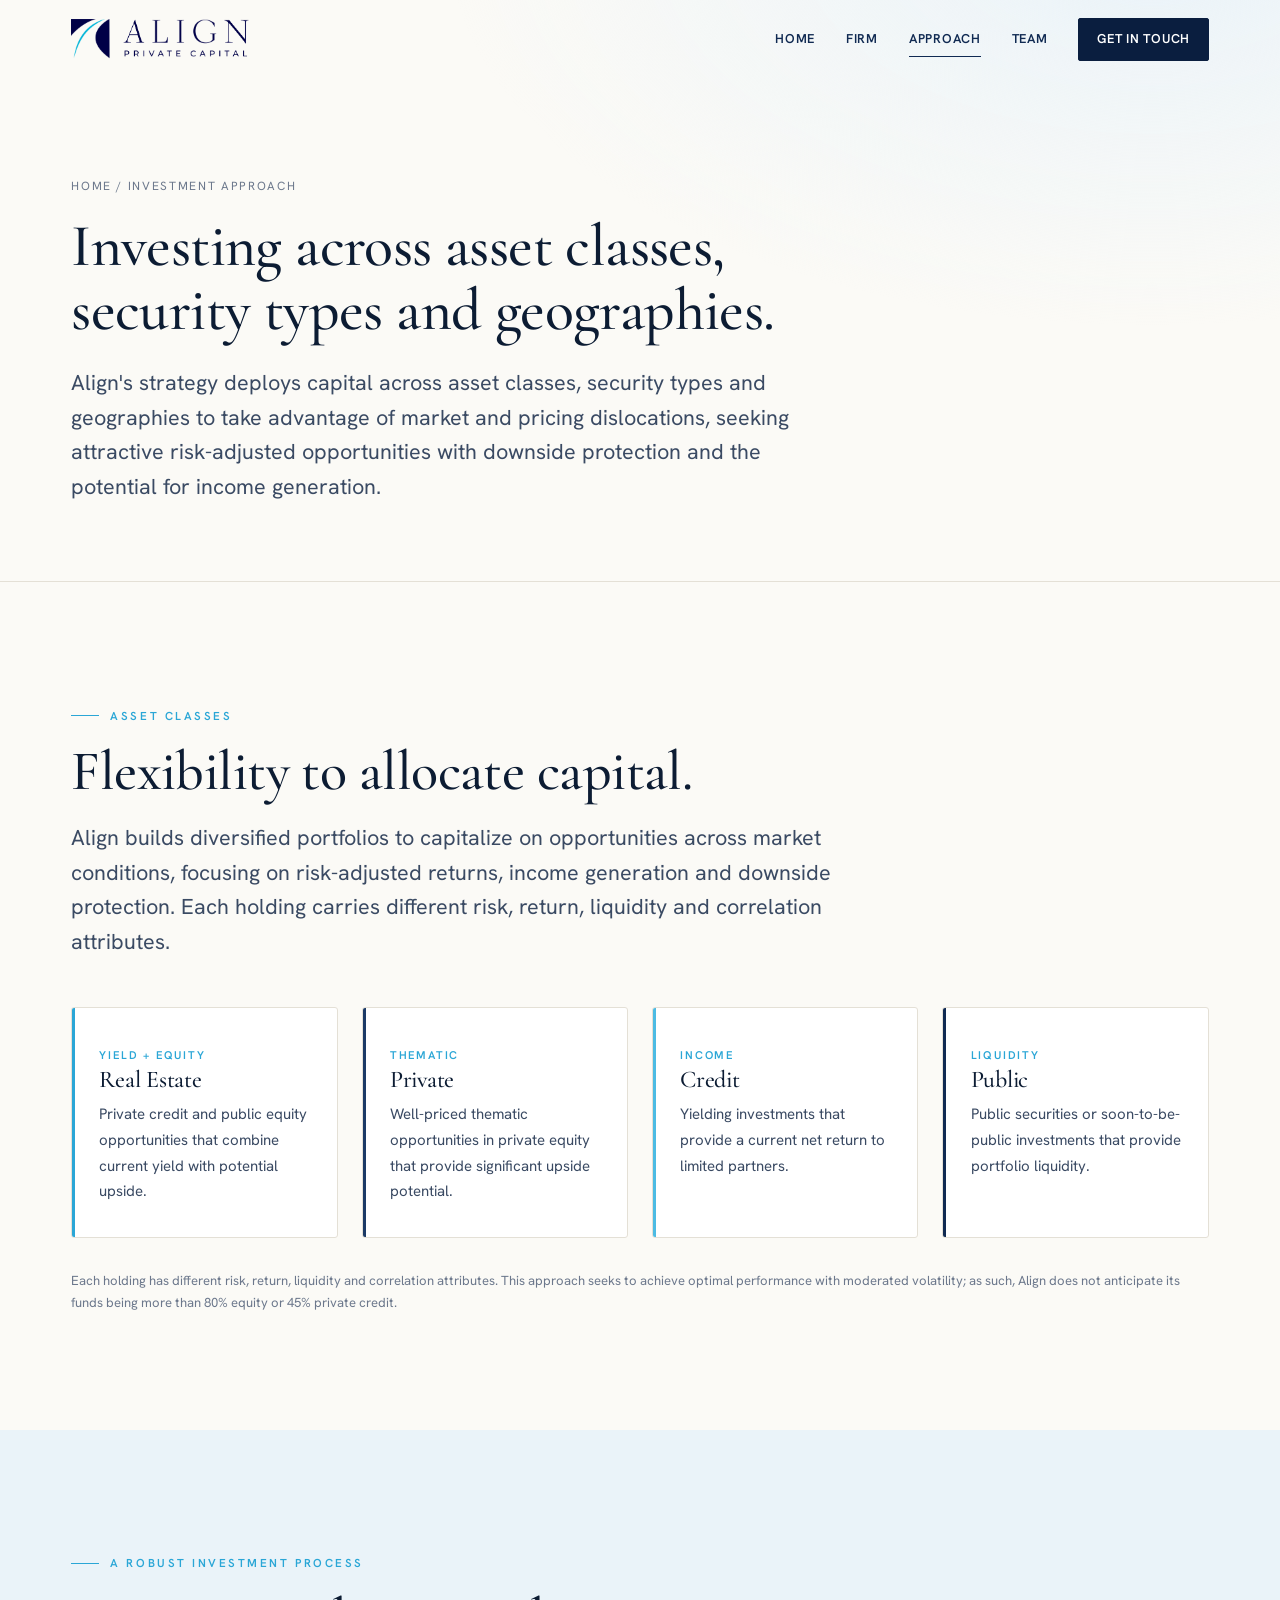
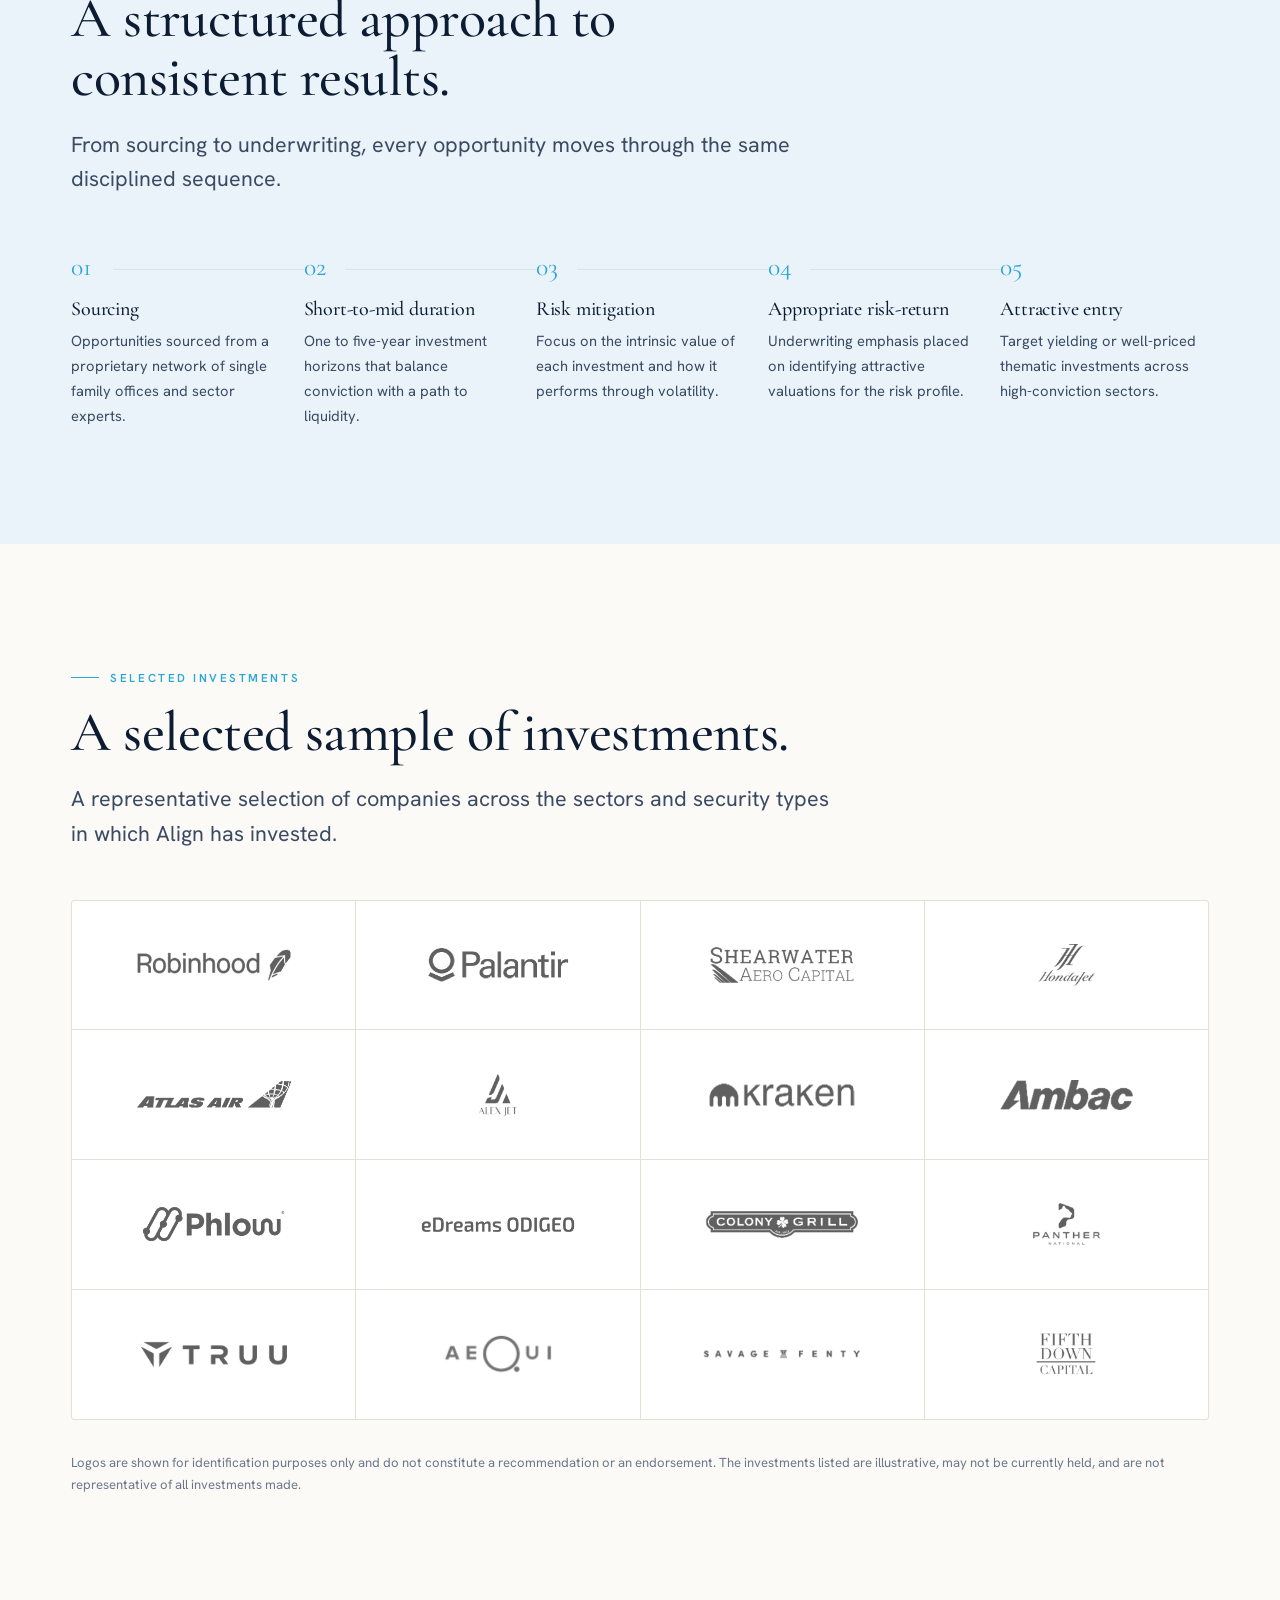
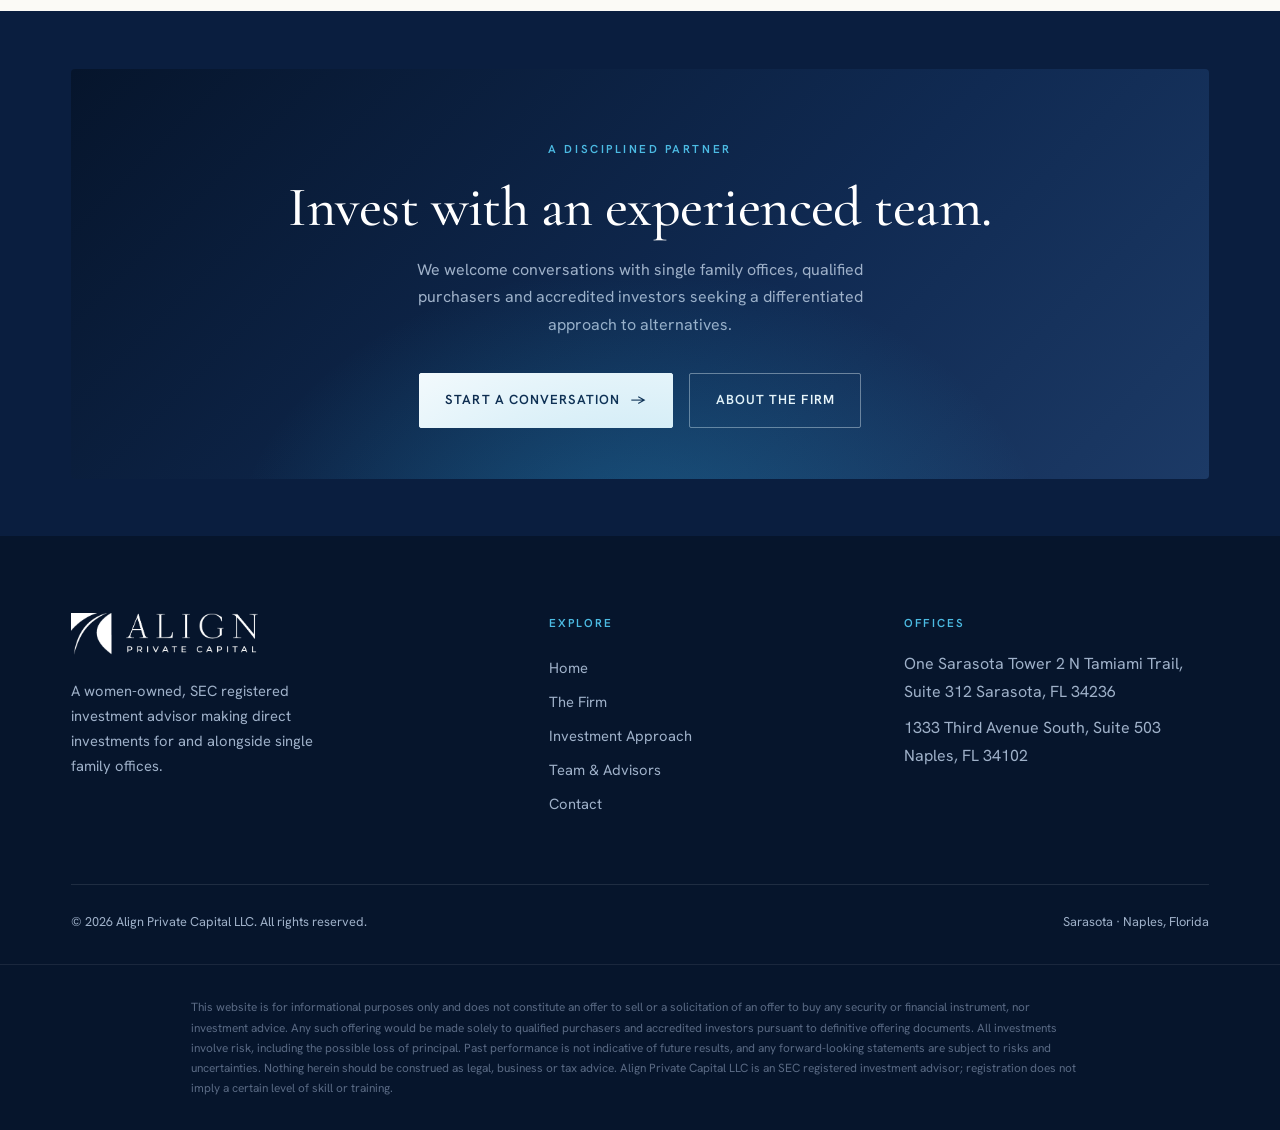
==== approach.html @ d66d473a "Initial commit: Align Private Capital marketing site Static multi-page site (Home, Firm, Approach, T" ====
<!DOCTYPE html>
<html lang="en">
<head>
  <meta charset="UTF-8" />
  <meta name="viewport" content="width=device-width, initial-scale=1.0" />
  <title>Investment Approach | Align Private Capital</title>
  <meta name="description" content="Align deploys capital across asset classes, security types and geographies to take advantage of market and pricing dislocations, seeking attractive risk-adjusted opportunities with downside protection and the potential for income generation." />
  <link rel="icon" href="assets/img/favicon.ico" sizes="any" />
  <link rel="icon" type="image/png" href="assets/img/favicon-32.png" sizes="32x32" />
  <link rel="apple-touch-icon" href="assets/img/favicon-180.png" />
  <link rel="preconnect" href="https://fonts.googleapis.com" />
  <link rel="preconnect" href="https://fonts.gstatic.com" crossorigin />
  <link href="https://fonts.googleapis.com/css2?family=Cormorant+Garamond:ital,wght@0,400;0,500;0,600;1,400;1,500&family=Hanken+Grotesk:wght@400;500;600;700&display=swap" rel="stylesheet" />
  <link rel="stylesheet" href="assets/css/styles.css" />
</head>
<body>

  <header class="site-header on-light">
    <div class="wrap">
      <a href="index.html" class="brand" aria-label="Align Private Capital home">
        <img class="logo-navy" src="assets/img/logo-lockup.png" alt="Align Private Capital" />
        <img class="logo-white" src="assets/img/logo-lockup-white.png" alt="" aria-hidden="true" />
      </a>
      <nav class="nav" aria-label="Primary">
        <a href="index.html">Home</a>
        <a href="firm.html">Firm</a>
        <a href="approach.html" class="active">Approach</a>
        <a href="team.html">Team</a>
        <a href="contact.html" class="btn">Get in touch</a>
      </nav>
      <button class="nav-toggle" aria-label="Open menu" aria-expanded="false"><span></span><span></span><span></span></button>
    </div>
  </header>

  <!-- ====================================================== PAGE HERO -->
  <section class="pagehero">
    <div class="wrap">
      <p class="breadcrumb" data-reveal><a href="index.html">Home</a> / Investment Approach</p>
      <h1 data-reveal data-reveal-delay="1" style="max-width: 30ch; font-size: clamp(2.3rem, 1.5rem + 2.8vw, 3.9rem);">Investing across asset classes,<br />security types and geographies.</h1>
      <p class="lede measure" data-reveal data-reveal-delay="2">Align's strategy deploys capital across asset classes, security types and geographies to take advantage of market and pricing dislocations, seeking attractive risk-adjusted opportunities with downside protection and the potential for income generation.</p>
    </div>
  </section>

  <!-- ====================================================== ASSET CLASSES -->
  <section class="section">
    <div class="wrap">
      <div class="section-head" data-reveal>
        <p class="eyebrow">Asset classes</p>
        <h2 class="mt-1">Flexibility to allocate capital.</h2>
        <p class="lede mt-1">Align builds diversified portfolios to capitalize on opportunities across market conditions, focusing on risk-adjusted returns, income generation and downside protection. Each holding carries different risk, return, liquidity and correlation attributes.</p>
      </div>
      <div class="assets mt-3">
        <article class="asset" style="--grad:#2aa6d6" data-reveal>
          <span class="tag">Yield + Equity</span>
          <h3>Real Estate</h3>
          <p>Private credit and public equity opportunities that combine current yield with potential upside.</p>
        </article>
        <article class="asset" style="--grad:#1c3a66" data-reveal data-reveal-delay="1">
          <span class="tag">Thematic</span>
          <h3>Private</h3>
          <p>Well-priced thematic opportunities in private equity that provide significant upside potential.</p>
        </article>
        <article class="asset" style="--grad:#4cbbe3" data-reveal data-reveal-delay="2">
          <span class="tag">Income</span>
          <h3>Credit</h3>
          <p>Yielding investments that provide a current net return to limited partners.</p>
        </article>
        <article class="asset" style="--grad:#102a52" data-reveal data-reveal-delay="3">
          <span class="tag">Liquidity</span>
          <h3>Public</h3>
          <p>Public securities or soon-to-be-public investments that provide portfolio liquidity.</p>
        </article>
      </div>
      <p class="field-note mt-2" data-reveal>Each holding has different risk, return, liquidity and correlation attributes. This approach seeks to achieve optimal performance with moderated volatility; as such, Align does not anticipate its funds being more than 80% equity or 45% private credit.</p>
    </div>
  </section>

  <!-- ====================================================== PROCESS -->
  <section class="section section--mist">
    <div class="wrap">
      <div class="section-head" data-reveal>
        <p class="eyebrow">A robust investment process</p>
        <h2 class="mt-1">A structured approach to consistent results.</h2>
        <p class="lede mt-1">From sourcing to underwriting, every opportunity moves through the same disciplined sequence.</p>
      </div>
      <div class="process mt-3">
        <div class="pstep" data-reveal>
          <h4>Sourcing</h4>
          <p>Opportunities sourced from a proprietary network of single family offices and sector experts.</p>
        </div>
        <div class="pstep" data-reveal data-reveal-delay="1">
          <h4>Short-to-mid duration</h4>
          <p>One to five-year investment horizons that balance conviction with a path to liquidity.</p>
        </div>
        <div class="pstep" data-reveal data-reveal-delay="2">
          <h4>Risk mitigation</h4>
          <p>Focus on the intrinsic value of each investment and how it performs through volatility.</p>
        </div>
        <div class="pstep" data-reveal data-reveal-delay="3">
          <h4>Appropriate risk-return</h4>
          <p>Underwriting emphasis placed on identifying attractive valuations for the risk profile.</p>
        </div>
        <div class="pstep" data-reveal data-reveal-delay="4">
          <h4>Attractive entry</h4>
          <p>Target yielding or well-priced thematic investments across high-conviction sectors.</p>
        </div>
      </div>
    </div>
  </section>

  <!-- ====================================================== INVESTMENTS -->
  <section class="section">
    <div class="wrap">
      <div class="section-head" data-reveal>
        <p class="eyebrow">Selected investments</p>
        <h2 class="mt-1">A selected sample of investments.</h2>
        <p class="lede mt-1">A representative selection of companies across the sectors and security types in which Align has invested.</p>
      </div>
      <div class="logo-grid mt-3" data-reveal>
        <div class="logo-cell"><img src="assets/img/investments/robinhood.png" alt="Robinhood" loading="lazy" /></div>
        <div class="logo-cell"><img src="assets/img/investments/palantir.png" alt="Palantir" loading="lazy" /></div>
        <div class="logo-cell"><img src="assets/img/investments/shearwater.png" alt="Shearwater Aero Capital" loading="lazy" /></div>
        <div class="logo-cell"><img src="assets/img/investments/hondajet.png" alt="HondaJet" loading="lazy" /></div>
        <div class="logo-cell"><img src="assets/img/investments/atlas-air.png" alt="Atlas Air" loading="lazy" /></div>
        <div class="logo-cell"><img src="assets/img/investments/alex-jet.png" alt="Alex Jet" loading="lazy" /></div>
        <div class="logo-cell"><img src="assets/img/investments/kraken.png" alt="Kraken" loading="lazy" /></div>
        <div class="logo-cell"><img src="assets/img/investments/ambac.png" alt="Ambac" loading="lazy" /></div>
        <div class="logo-cell"><img src="assets/img/investments/phlow.png" alt="Phlow" loading="lazy" /></div>
        <div class="logo-cell"><img src="assets/img/investments/edreams-odigeo.png" alt="eDreams ODIGEO" loading="lazy" /></div>
        <div class="logo-cell"><img src="assets/img/investments/colony-grill.png" alt="Colony Grill" loading="lazy" /></div>
        <div class="logo-cell"><img src="assets/img/investments/panther-national.png" alt="Panther National" loading="lazy" /></div>
        <div class="logo-cell"><img src="assets/img/investments/truu.png" alt="TruU" loading="lazy" /></div>
        <div class="logo-cell"><img src="assets/img/investments/aequi.png" alt="Aequi" loading="lazy" /></div>
        <div class="logo-cell"><img src="assets/img/investments/savage-x-fenty.png" alt="Savage X Fenty" loading="lazy" /></div>
        <div class="logo-cell"><img src="assets/img/investments/fifth-down-capital.png" alt="Fifth Down Capital" loading="lazy" /></div>
      </div>
      <p class="field-note mt-2" data-reveal>Logos are shown for identification purposes only and do not constitute a recommendation or an endorsement. The investments listed are illustrative, may not be currently held, and are not representative of all investments made.</p>
    </div>
  </section>

  <!-- ====================================================== CTA -->
  <section class="section section--navy">
    <div class="wrap">
      <div class="cta" data-reveal>
        <p class="eyebrow center" style="justify-content:center; color:var(--teal-400)">A disciplined partner</p>
        <h2 class="mt-1">Invest with an experienced team.</h2>
        <p>We welcome conversations with single family offices, qualified purchasers and accredited investors seeking a differentiated approach to alternatives.</p>
        <div class="hero__cta">
          <a href="contact.html" class="btn btn--light">Start a conversation <span class="arrow">→</span></a>
          <a href="firm.html" class="btn btn--outline-light">About the firm</a>
        </div>
      </div>
    </div>
  </section>

  <!-- ====================================================== FOOTER -->
  <footer class="site-footer">
    <div class="wrap">
      <div class="footer-top">
        <div class="footer-brand">
          <img src="assets/img/logo-lockup-white.png" alt="Align Private Capital" />
          <p>A women-owned, SEC registered investment advisor making direct investments for and alongside single family offices.</p>
        </div>
        <div class="footer-col">
          <h5>Explore</h5>
          <a href="index.html">Home</a>
          <a href="firm.html">The Firm</a>
          <a href="approach.html">Investment Approach</a>
          <a href="team.html">Team &amp; Advisors</a>
          <a href="contact.html">Contact</a>
        </div>
        <div class="footer-col">
          <h5>Offices</h5>
          <span>One Sarasota Tower</span>
          <span>2 N Tamiami Trail, Suite 312</span>
          <span>Sarasota, FL 34236</span>
          <span style="display:block;height:.6rem"></span>
          <span>1333 Third Avenue South, Suite 503</span>
          <span>Naples, FL 34102</span>
        </div>
      </div>
      <div class="footer-bottom">
        <p>&copy; <span id="year">2025</span> Align Private Capital LLC. All rights reserved.</p>
        <p>Sarasota &middot; Naples, Florida</p>
      </div>
    </div>
  </footer>

  <aside class="disclaimer">
    <div class="wrap">
      <p>This website is for informational purposes only and does not constitute an offer to sell or a solicitation of an offer to buy any security or financial instrument, nor investment advice. Any such offering would be made solely to qualified purchasers and accredited investors pursuant to definitive offering documents. All investments involve risk, including the possible loss of principal. Past performance is not indicative of future results, and any forward-looking statements are subject to risks and uncertainties. Nothing herein should be construed as legal, business or tax advice. Align Private Capital LLC is an SEC registered investment advisor; registration does not imply a certain level of skill or training.</p>
    </div>
  </aside>

  <script src="assets/js/main.js"></script>
</body>
</html>
---- assets/css/styles.css ----
/* =========================================================================
   Align Private Capital — Site Stylesheet
   Aesthetic: refined institutional luxury · water/fluidity motif
   Display: Cormorant Garamond · Body: Hanken Grotesk
   ========================================================================= */

/* ----------------------------------------------------------------- Tokens */
:root {
  /* Brand palette pulled from the deck */
  --navy-900: #06152c;   /* ink */
  --navy-800: #0a1e3f;   /* logo navy */
  --navy-700: #102a52;
  --navy-600: #1c3a66;
  --navy-400: #4a6488;
  --teal-500: #2aa6d6;   /* water arc */
  --teal-400: #4cbbe3;
  --teal-200: #b9e1f1;

  --paper:    #fbfaf6;   /* warm off-white */
  --paper-2:  #f3f1ea;   /* warm tint panel */
  --mist:     #eaf3f9;   /* cool light-blue tint */
  --mist-2:   #dceaf4;
  --line:     #e4e0d6;   /* hairline on paper */
  --line-cool:#d4e3ee;   /* hairline on mist */

  --ink:      #0c1c33;
  --ink-soft: #3a4a63;
  --ink-mute: #6c788c;
  --on-navy:  #e8eef6;
  --on-navy-mute: #9fb1c9;

  /* Type */
  --serif: "Cormorant Garamond", "Times New Roman", serif;
  --sans:  "Hanken Grotesk", system-ui, sans-serif;

  /* Rhythm */
  --maxw: 1240px;
  --gutter: clamp(1.25rem, 4vw, 4rem);
  --sec-y: clamp(4.5rem, 9vw, 9rem);

  --shadow-sm: 0 1px 2px rgba(10,30,63,.06), 0 6px 18px rgba(10,30,63,.06);
  --shadow-md: 0 12px 40px rgba(10,30,63,.10), 0 2px 8px rgba(10,30,63,.06);
  --shadow-lg: 0 30px 80px rgba(6,21,44,.16);

  --ease: cubic-bezier(.22,.61,.36,1);
}

/* ------------------------------------------------------------------ Reset */
*,*::before,*::after { box-sizing: border-box; }
* { margin: 0; }
html { -webkit-text-size-adjust: 100%; scroll-behavior: smooth; }
@media (prefers-reduced-motion: reduce){ html{ scroll-behavior:auto; } }
body {
  font-family: var(--sans);
  font-size: clamp(1rem, .55rem + .45vw, 1.0625rem);
  line-height: 1.7;
  color: var(--ink-soft);
  background: var(--paper);
  -webkit-font-smoothing: antialiased;
  text-rendering: optimizeLegibility;
  overflow-x: hidden;
}
img { max-width: 100%; display: block; }
a { color: inherit; text-decoration: none; }
ul { list-style: none; padding: 0; }
button { font: inherit; cursor: pointer; }

/* --------------------------------------------------------------- Headings */
h1,h2,h3,h4 { color: var(--ink); font-weight: 500; line-height: 1.06; letter-spacing: -.01em; }
h1 { font-family: var(--serif); font-size: clamp(2.7rem, 1.6rem + 4.6vw, 5.4rem); font-weight: 500; }
h2 { font-family: var(--serif); font-size: clamp(2.05rem, 1.3rem + 2.9vw, 3.5rem); }
h3 { font-family: var(--serif); font-size: clamp(1.4rem, 1.1rem + 1vw, 1.9rem); }
.serif-italic { font-style: italic; }

/* Eyebrow / kicker */
.eyebrow {
  font-family: var(--sans);
  font-size: .72rem;
  font-weight: 600;
  letter-spacing: .22em;
  text-transform: uppercase;
  color: var(--teal-500);
  display: inline-flex;
  align-items: center;
  gap: .7rem;
}
.eyebrow::before {
  content: "";
  width: 28px; height: 1px;
  background: currentColor;
  display: inline-block;
}
.eyebrow.center::before { display: none; }

.lede { font-size: clamp(1.1rem, .9rem + .7vw, 1.35rem); line-height: 1.6; color: var(--ink-soft); }
.measure { max-width: 62ch; }
.measure-sm { max-width: 46ch; }

/* ---------------------------------------------------------------- Layout */
.wrap { width: 100%; max-width: var(--maxw); margin-inline: auto; padding-inline: var(--gutter); }
.section { padding-block: var(--sec-y); position: relative; }
.section--mist { background: var(--mist); }
.section--paper2 { background: var(--paper-2); }
.section--navy { background: var(--navy-800); color: var(--on-navy); }
.section--navy h1,.section--navy h2,.section--navy h3 { color: #fff; }
.section--navy .eyebrow { color: var(--teal-400); }

.hairline { height: 1px; background: var(--line); border: 0; }
.section--mist + .section .hairline { background: var(--line-cool); }

.grid { display: grid; gap: clamp(1.5rem, 3vw, 2.75rem); }
.cols-2 { grid-template-columns: repeat(2, 1fr); }
.cols-3 { grid-template-columns: repeat(3, 1fr); }
.cols-4 { grid-template-columns: repeat(4, 1fr); }
@media (max-width: 940px){ .cols-3,.cols-4 { grid-template-columns: repeat(2,1fr); } }
@media (max-width: 720px){ .cols-2,.cols-3,.cols-4 { grid-template-columns: 1fr; } }

.section-head { max-width: 760px; }
.section-head h2 { margin-top: 1rem; }
.section-head .lede { margin-top: 1.25rem; }
.center { text-align: center; }
.center.section-head { margin-inline: auto; }
.center .eyebrow { justify-content: center; }

/* ---------------------------------------------------------------- Buttons */
.btn {
  --bg: var(--navy-800); --fg: #fff;
  display: inline-flex; align-items: center; gap: .65rem;
  padding: .95rem 1.6rem;
  background: var(--bg); color: var(--fg);
  font-size: .82rem; font-weight: 600; letter-spacing: .08em; text-transform: uppercase;
  border: 1px solid var(--bg);
  border-radius: 2px;
  transition: transform .35s var(--ease), box-shadow .35s var(--ease), background .35s var(--ease);
  position: relative;
}
.btn .arrow { transition: transform .35s var(--ease); }
.btn:hover { transform: translateY(-2px); box-shadow: var(--shadow-md); }
.btn:hover .arrow { transform: translateX(4px); }
.btn--ghost { --bg: rgba(255,255,255,.72); --fg: var(--navy-800); border-color: rgba(10,30,63,.5); backdrop-filter: blur(6px); }
.btn--ghost:hover { --bg: #fff; }
.btn--light { --bg: #fff; --fg: var(--navy-800); }
.btn--outline-light { --bg: transparent; --fg: #fff; border-color: rgba(255,255,255,.4); }
.btn--outline-light:hover { background: rgba(255,255,255,.08); }

/* Text link with drawn underline */
.tlink {
  display: inline-flex; align-items: center; gap: .5rem;
  font-weight: 600; font-size: .82rem; letter-spacing: .08em; text-transform: uppercase;
  color: var(--navy-700);
  position: relative; padding-bottom: 3px;
}
.tlink::after {
  content:""; position:absolute; left:0; bottom:0; height:1px; width:100%;
  background: var(--teal-500); transform: scaleX(.0); transform-origin: left;
  transition: transform .4s var(--ease);
}
.tlink:hover::after { transform: scaleX(1); }
.tlink .arrow { transition: transform .35s var(--ease); }
.tlink:hover .arrow { transform: translateX(4px); }
.section--navy .tlink { color: #fff; }

/* ---------------------------------------------------------------- Header */
.site-header {
  position: fixed; inset: 0 0 auto 0; z-index: 100;
  display: flex; align-items: center;
  padding-block: 1.1rem;
  transition: background .4s var(--ease), box-shadow .4s var(--ease), padding .4s var(--ease);
}
.site-header .wrap { display: flex; align-items: center; justify-content: space-between; gap: 2rem; }
.brand img { height: 40px; width: auto; transition: opacity .3s var(--ease); }
.brand .logo-white { position: absolute; inset: 0; }
.brand { position: relative; display: inline-flex; }

.site-header .logo-white { opacity: 1; }
.site-header .logo-navy  { opacity: 0; }
.site-header.solid { background: rgba(251,250,246,.86); backdrop-filter: blur(14px) saturate(1.2); box-shadow: 0 1px 0 var(--line); padding-block: .7rem; }
.site-header.solid .logo-white { opacity: 0; }
.site-header.solid .logo-navy  { opacity: 1; }
/* On light hero, default to navy logo */
.site-header.on-light .logo-white { opacity: 0; }
.site-header.on-light .logo-navy  { opacity: 1; }

.nav { display: flex; align-items: center; gap: clamp(1.2rem, 2.4vw, 2.5rem); }
.nav a {
  font-size: .8rem; font-weight: 600; letter-spacing: .06em; text-transform: uppercase;
  color: var(--navy-700); position: relative; padding: .3rem 0;
}
.site-header:not(.solid):not(.on-light) .nav a { color: rgba(255,255,255,.92); }
.site-header:not(.solid):not(.on-light) .nav .btn { color:#fff; }
.nav a:not(.btn)::after {
  content:""; position:absolute; left:0; bottom:-2px; height:1px; width:100%;
  background: currentColor; transform: scaleX(0); transform-origin: left; transition: transform .35s var(--ease);
}
.nav a:not(.btn):hover::after,
.nav a.active:not(.btn)::after { transform: scaleX(1); }
.nav .btn { padding: .6rem 1.1rem; }
/* Keep the nav CTA legible (white on navy) across every header state */
.nav a.btn, .site-header .nav a.btn, .site-header.solid .nav a.btn { color: #fff; }

.nav-toggle { display: none; flex-direction: column; gap: 5px; background: none; border: 0; padding: .4rem; }
.nav-toggle span { width: 26px; height: 2px; background: var(--navy-800); transition: .3s var(--ease); }
.site-header:not(.solid):not(.on-light) .nav-toggle span { background: #fff; }

@media (max-width: 880px){
  .nav-toggle { display: flex; z-index: 120; }
  .nav {
    position: fixed; inset: 0 0 0 auto; width: min(360px, 84vw);
    background: var(--navy-800); flex-direction: column; align-items: flex-start;
    justify-content: center; gap: 1.6rem; padding: 3rem var(--gutter);
    transform: translateX(100%); transition: transform .5s var(--ease);
    box-shadow: var(--shadow-lg);
  }
  .nav.open { transform: translateX(0); }
  .nav a, .site-header .nav a { color: var(--on-navy) !important; font-size: 1rem; }
  .nav .btn { color:#fff !important; margin-top: .5rem; }
  body.nav-open { overflow: hidden; }
  .nav-toggle.open span:nth-child(1){ transform: translateY(7px) rotate(45deg); background:#fff; }
  .nav-toggle.open span:nth-child(2){ opacity: 0; }
  .nav-toggle.open span:nth-child(3){ transform: translateY(-7px) rotate(-45deg); background:#fff; }
}

/* ------------------------------------------------------------------ Hero */
.hero {
  position: relative; min-height: 100svh;
  display: flex; flex-direction: column; justify-content: center;
  padding-top: 8rem; padding-bottom: clamp(8rem, 22vh, 16rem);
  background:
    radial-gradient(120% 90% at 80% 0%, var(--mist) 0%, transparent 55%),
    linear-gradient(180deg, var(--paper) 0%, var(--mist) 100%);
  overflow: hidden;
}
.hero__water {
  position: absolute; left: 0; right: 0; bottom: -2px; width: 100%;
  pointer-events: none; z-index: 1;
  -webkit-mask-image: linear-gradient(180deg, transparent, #000 22%);
          mask-image: linear-gradient(180deg, transparent, #000 22%);
}
.hero__water img { width: 100%; height: auto; object-fit: cover; }
.hero .wrap { position: relative; z-index: 2; }
.hero__eyebrow { margin-bottom: 1.6rem; }
.hero h1 { max-width: 20ch; font-size: clamp(2.1rem, 1.2rem + 3.6vw, 4.7rem); overflow-wrap: break-word; }
@media (max-width: 600px){ .hero h1 br { display: none; } .hero h1 { max-width: 16ch; } }
.hero h1 .accent { font-style: italic; color: var(--navy-600); }
.hero__sub { margin-top: 1.8rem; max-width: 52ch; font-size: clamp(1.1rem, .95rem + .6vw, 1.35rem); color: var(--ink-soft); }
.hero__cta { margin-top: 2.6rem; display: flex; flex-wrap: wrap; gap: 1rem; }
.hero__meta {
  position: absolute; z-index: 2; bottom: clamp(1.5rem,4vh,2.5rem); right: var(--gutter);
  display: flex; gap: 2.5rem; text-align: right;
}
@media (max-width: 880px){ .hero__meta { display: none; } }
.hero__meta .k { font-family: var(--serif); font-size: 2rem; color: var(--navy-800); line-height: 1; }
.hero__meta .l { font-size: .68rem; letter-spacing: .16em; text-transform: uppercase; color: var(--ink-mute); margin-top: .4rem; }

/* Page hero (interior pages) */
.pagehero {
  position: relative; padding-top: 11rem; padding-bottom: clamp(3rem,6vw,5rem);
  background:
    radial-gradient(100% 120% at 90% -10%, var(--mist) 0%, transparent 55%),
    var(--paper);
  border-bottom: 1px solid var(--line);
}
.pagehero h1 { max-width: 18ch; margin-top: 1.2rem; }
.pagehero .lede { margin-top: 1.5rem; }
.breadcrumb { font-size: .74rem; letter-spacing: .14em; text-transform: uppercase; color: var(--ink-mute); }
.breadcrumb a:hover { color: var(--teal-500); }

/* -------------------------------------------------------------- Wave rule */
.wave-divider { display: block; width: 100%; height: auto; color: var(--mist); }
.wave-divider path { fill: currentColor; }

/* --------------------------------------------------------- Pillars (num) */
.pillars { counter-reset: pil; }
.pillar {
  position: relative; padding: 2.4rem 0 0;
  border-top: 1px solid var(--line);
}
.section--navy .pillar { border-color: rgba(255,255,255,.16); }
.pillar__num {
  font-family: var(--serif); font-size: 1.1rem; color: var(--teal-500);
  letter-spacing: .05em;
}
.pillar h3 { margin: .9rem 0 .8rem; }
.section--navy .pillar h3 { color: #fff; }
.pillar p { color: var(--ink-soft); }
.section--navy .pillar p { color: var(--on-navy-mute); }

/* Feature cards */
.card {
  background: #fff; border: 1px solid var(--line);
  border-radius: 3px; padding: clamp(1.6rem, 2.5vw, 2.4rem);
  transition: transform .45s var(--ease), box-shadow .45s var(--ease), border-color .45s var(--ease);
  height: 100%;
}
.card:hover { transform: translateY(-4px); box-shadow: var(--shadow-md); border-color: var(--mist-2); }
.card__icon {
  width: 46px; height: 46px; display: grid; place-items: center;
  border: 1px solid var(--teal-200); border-radius: 50%; color: var(--teal-500);
  margin-bottom: 1.4rem;
}
.card__icon svg { width: 22px; height: 22px; }
.card h3 { font-size: 1.35rem; margin-bottom: .7rem; }
.card p { font-size: .98rem; color: var(--ink-soft); }

/* ---------------------------------------------------------------- Stats */
.stats { display: grid; grid-template-columns: repeat(4,1fr); gap: 1px; background: var(--line-cool); border: 1px solid var(--line-cool); border-radius: 3px; overflow: hidden; }
@media (max-width: 720px){ .stats { grid-template-columns: repeat(2,1fr); } }
.stat { background: var(--paper); padding: 2.3rem 1.5rem; text-align: center; }
.section--mist .stat { background: var(--mist); }
.stat .k { font-family: var(--serif); font-size: clamp(2.3rem, 1.7rem + 1.4vw, 3rem); color: var(--navy-800); line-height: 1; }
.stat .l { font-size: clamp(.85rem, .78rem + .3vw, 1rem); letter-spacing: .12em; text-transform: uppercase; color: var(--ink-soft); margin-top: .85rem; font-weight: 600; }

/* --------------------------------------------------------------- Timeline */
.timeline { position: relative; display: grid; grid-template-columns: repeat(5,1fr); gap: 0; margin-top: 3rem; }
@media (max-width: 880px){ .timeline { grid-template-columns: 1fr; } }
.tl-item { position: relative; padding: 2.6rem 1.4rem 0; }
.tl-item:not(:last-child)::before {
  content:""; position: absolute; top: 0; left: 0; right: 0; height: 2px;
  background: linear-gradient(90deg, var(--teal-200), var(--teal-400));
}
@media (max-width: 880px){
  .tl-item { padding: 1.6rem 0 1.6rem 1.8rem; border-left: 2px solid var(--teal-200); }
  .tl-item:not(:last-child)::before { display: none; }
}
.tl-dot { position: absolute; top: -7px; left: 0; width: 12px; height: 12px; border-radius: 50%; background: var(--teal-500); box-shadow: 0 0 0 4px var(--mist); }
@media (max-width:880px){ .tl-dot { top: 1.7rem; left: -7px; } }
.tl-year { font-family: var(--serif); font-size: 1.9rem; color: var(--navy-800); }
.tl-stage { font-size: .72rem; letter-spacing: .16em; text-transform: uppercase; color: var(--teal-500); margin: .3rem 0 .8rem; font-weight: 600; }
.tl-item p { font-size: .92rem; color: var(--ink-soft); }

/* ------------------------------------------------------- Asset class grid */
.assets { display: grid; grid-template-columns: repeat(4,1fr); gap: 1.5rem; }
@media (max-width: 940px){ .assets { grid-template-columns: repeat(2,1fr); } }
@media (max-width: 560px){ .assets { grid-template-columns: 1fr; } }
.asset {
  position: relative; padding: 2rem 1.7rem; border-radius: 3px;
  background: #fff; border: 1px solid var(--line);
  overflow: hidden; transition: transform .45s var(--ease), box-shadow .45s var(--ease);
}
.asset::before { content:""; position:absolute; left:0; top:0; bottom:0; width:3px; background: var(--grad, var(--teal-500)); }
.asset:hover { transform: translateY(-4px); box-shadow: var(--shadow-md); }
.asset h3 { font-size: 1.5rem; margin-bottom: .5rem; }
.asset .tag { font-size: .7rem; letter-spacing: .16em; text-transform: uppercase; color: var(--teal-500); font-weight: 600; }
.asset p { font-size: .94rem; margin-top: .6rem; color: var(--ink-soft); }

/* --------------------------------------------------------- Process steps */
.process { counter-reset: step; display: grid; grid-template-columns: repeat(5,1fr); gap: 1.5rem; }
@media (max-width: 1000px){ .process { grid-template-columns: repeat(2,1fr); } }
@media (max-width: 560px){ .process { grid-template-columns: 1fr; } }
.pstep { position: relative; padding-top: 3.4rem; }
.pstep::before {
  counter-increment: step; content: counter(step,decimal-leading-zero);
  position: absolute; top: 0; left: 0;
  font-family: var(--serif); font-size: 1.6rem; color: var(--teal-500);
}
.pstep::after { content:""; position:absolute; top: 1.5rem; left: 2.6rem; right: -1.5rem; height:1px; background: var(--line-cool); }
.process .pstep:last-child::after { display:none; }
@media (max-width:1000px){ .pstep::after { display:none; } }
.pstep h4 { font-family: var(--serif); font-size: 1.25rem; color: var(--ink); margin-bottom: .5rem; }
.pstep p { font-size: .92rem; color: var(--ink-soft); }

/* ------------------------------------------------------------- Team grid */
.team-grid { display: grid; grid-template-columns: repeat(3,1fr); gap: clamp(1.8rem,3vw,3rem) clamp(1.5rem,2.5vw,2.5rem); }
@media (max-width: 900px){ .team-grid { grid-template-columns: repeat(2,1fr); } }
@media (max-width: 560px){ .team-grid { grid-template-columns: 1fr; max-width: 360px; margin-inline:auto; } }
.member { text-align: center; }
.member__photo {
  width: clamp(140px, 16vw, 190px); aspect-ratio: 1; margin: 0 auto 1.3rem;
  border-radius: 50%; overflow: hidden; position: relative;
  box-shadow: var(--shadow-sm);
  background: var(--mist);
}
.member__photo img { width: 100%; height: 100%; object-fit: cover; filter: grayscale(1) contrast(1.02); transition: filter .6s var(--ease), transform .6s var(--ease); }
.member:hover .member__photo img { filter: grayscale(0); transform: scale(1.04); }
.member__photo::after { content:""; position:absolute; inset:0; border-radius:50%; box-shadow: inset 0 0 0 1px rgba(10,30,63,.08); }
.member h3 { font-size: 1.5rem; }
.member .role { font-size: .74rem; letter-spacing: .14em; text-transform: uppercase; color: var(--teal-500); font-weight: 600; margin-top: .35rem; }
.member__bio { font-size: .92rem; color: var(--ink-soft); margin-top: 1rem; text-align: left; }
.member--lead .member__photo { width: clamp(170px, 20vw, 230px); }

/* Bio expand */
.bio-toggle { background:none; border:0; color: var(--navy-700); font-weight:600; font-size:.78rem; letter-spacing:.08em; text-transform:uppercase; margin-top:.7rem; display:inline-flex; gap:.4rem; align-items:center; }
.bio-toggle .arrow { transition: transform .3s var(--ease); }
.bio-toggle[aria-expanded="true"] .arrow { transform: rotate(180deg); }
.member__bio.collapsible { display: -webkit-box; -webkit-line-clamp: 4; -webkit-box-orient: vertical; overflow: hidden; }
.member__bio.collapsible.open { -webkit-line-clamp: unset; }

/* Advisor / split feature */
.split { display: grid; grid-template-columns: 320px 1fr; gap: clamp(2rem,4vw,4rem); align-items: start; }
@media (max-width: 820px){ .split { grid-template-columns: 1fr; } }
.split__media { position: relative; }
.split__media img { width: 100%; border-radius: 3px; filter: grayscale(1); box-shadow: var(--shadow-md); }
.split__media .frame { position:absolute; inset: 12px -12px -12px 12px; border:1px solid var(--teal-200); border-radius:3px; z-index:-1; }
.advisor .role { font-size: .74rem; letter-spacing: .14em; text-transform: uppercase; color: var(--teal-500); font-weight:600; margin: .6rem 0 1rem; }
.advisor .member__bio { text-align: left; margin-top: .4rem; }

/* ----------------------------------------------------- Service providers */
.providers { display: grid; grid-template-columns: repeat(4,1fr); gap: 1px; background: var(--line); border: 1px solid var(--line); }
@media (max-width: 820px){ .providers { grid-template-columns: repeat(2,1fr); } }
.provider { background: var(--paper); padding: 2rem 1.4rem; text-align: center; transition: background .4s var(--ease); }
.provider:hover { background: #fff; }
.provider .cat { font-size: .72rem; letter-spacing: .16em; text-transform: uppercase; color: var(--teal-500); font-weight:600; }
.provider h4 { font-family: var(--serif); font-size: 1.3rem; color: var(--ink); margin-top: .5rem; font-weight: 500; }
.provider p { font-size: .86rem; color: var(--ink-mute); margin-top: .3rem; }

/* --------------------------------------------------------- World map */
.world-map { margin-top: clamp(2.5rem, 5vw, 4rem); position: relative; }
.world-map img {
  width: 100%; height: auto; display: block;
  -webkit-mask-image: radial-gradient(120% 130% at 50% 45%, #000 60%, transparent 100%);
          mask-image: radial-gradient(120% 130% at 50% 45%, #000 60%, transparent 100%);
}
.world-map figcaption {
  text-align: center; margin-top: 1.4rem;
  font-size: .72rem; letter-spacing: .16em; text-transform: uppercase; color: var(--ink-mute);
  display: inline-flex; align-items: center; gap: .6rem; width: 100%; justify-content: center;
}
.world-map .key-dot { width: 8px; height: 8px; border-radius: 50%; background: var(--teal-500); display: inline-block; box-shadow: 0 0 0 4px rgba(42,166,214,.18); }

/* ----------------------------------------------------------- Fund cards */
.funds { display: grid; grid-template-columns: repeat(3,1fr); gap: clamp(1.25rem,2.5vw,1.75rem); }
@media (max-width: 860px){ .funds { grid-template-columns: 1fr; max-width: 560px; } }
.fund {
  position: relative; background: #fff; border: 1px solid var(--line);
  border-radius: 3px; padding: clamp(1.9rem,2.8vw,2.6rem);
  overflow: hidden;
  transition: transform .45s var(--ease), box-shadow .45s var(--ease), border-color .45s var(--ease);
}
.fund::before {
  content:""; position: absolute; left: 0; top: 0; right: 0; height: 3px;
  background: linear-gradient(90deg, var(--teal-500), var(--teal-200));
  transform: scaleX(0); transform-origin: left; transition: transform .55s var(--ease);
}
.fund:hover { transform: translateY(-4px); box-shadow: var(--shadow-md); border-color: var(--mist-2); }
.fund:hover::before { transform: scaleX(1); }
.fund__year {
  font-family: var(--serif); font-weight: 500;
  font-size: clamp(2.7rem, 4vw, 3.6rem); line-height: 1; color: var(--navy-800);
  letter-spacing: .01em;
}
.fund__rule { width: 40px; height: 2px; background: var(--teal-500); margin: 1.15rem 0 1.3rem; }
.fund h3 { font-size: 1.6rem; margin-bottom: .65rem; }
.fund p { font-size: .96rem; color: var(--ink-soft); margin: 0; }

/* --------------------------------------------------- Investment logos */
.logo-grid {
  display: grid;
  grid-template-columns: repeat(4, 1fr);
  gap: 1px;
  background: var(--line);
  border: 1px solid var(--line);
  border-radius: 3px;
  overflow: hidden;
}
@media (max-width: 860px){ .logo-grid { grid-template-columns: repeat(3,1fr); } }
@media (max-width: 560px){ .logo-grid { grid-template-columns: repeat(2,1fr); } }
.logo-cell {
  background: #fff;
  display: grid;
  place-items: center;
  padding: clamp(1.4rem, 3vw, 2.4rem) 1.5rem;
  min-height: 128px;
  transition: background .4s var(--ease);
}
.logo-cell:hover { background: var(--paper); }
.logo-cell img {
  max-width: min(170px, 100%);
  max-height: 52px;
  width: auto; height: auto;
  object-fit: contain;
  opacity: .62;
  filter: grayscale(1);
  transition: opacity .45s var(--ease), filter .45s var(--ease);
}
.logo-cell:hover img { opacity: 1; filter: grayscale(0); }

/* ------------------------------------------------------------- Quote band */
.quote { text-align: center; max-width: 900px; margin-inline: auto; }
.quote p { font-family: var(--serif); font-size: clamp(1.7rem, 1.2rem + 1.8vw, 2.8rem); line-height: 1.3; color: #fff; font-style: italic; }
.quote .mark { font-family: var(--serif); font-size: 4rem; color: var(--teal-400); line-height: 0; display:block; height: 1.4rem; }
.quote cite { display:block; margin-top: 1.6rem; font-style: normal; font-size: .78rem; letter-spacing: .16em; text-transform: uppercase; color: var(--on-navy-mute); }

/* ------------------------------------------------------------------ CTA */
/* Trim the vertical space the CTA section occupies on every page */
.section:has(.cta) { padding-block: clamp(2.25rem, 4.5vw, 4rem); }

.cta {
  position: relative; overflow: hidden;
  background: linear-gradient(135deg, var(--navy-900), var(--navy-700) 60%, var(--navy-600));
  color: #fff; border-radius: 4px;
  padding: clamp(2.2rem, 4vw, 3.4rem);
  text-align: center;
}
.cta::after {
  content:""; position:absolute; inset:0; pointer-events:none;
  background: radial-gradient(60% 120% at 50% 120%, rgba(42,166,214,.35), transparent 60%);
}
.cta h2 { color:#fff; position: relative; }
.cta p { color: var(--on-navy-mute); max-width: 50ch; margin: 1.2rem auto 0; position: relative; }
.cta .hero__cta { justify-content: center; margin-top: 2.2rem; position: relative; }

/* --------------------------------------------------------- Contact page */
.contact-grid { display: grid; grid-template-columns: repeat(2,1fr); gap: clamp(1.5rem,3vw,2.5rem); }
@media (max-width: 720px){ .contact-grid { grid-template-columns: 1fr; } }
.office { background:#fff; border:1px solid var(--line); border-radius:3px; padding: clamp(1.8rem,3vw,2.6rem); position: relative; transition: box-shadow .4s var(--ease), transform .4s var(--ease); }
.office:hover { box-shadow: var(--shadow-md); transform: translateY(-3px); }
.office .city { font-family: var(--serif); font-size: 1.9rem; color: var(--ink); }
.office .pin { font-size:.72rem; letter-spacing:.16em; text-transform:uppercase; color: var(--teal-500); font-weight:600; }
.office address { font-style: normal; color: var(--ink-soft); margin-top: 1rem; line-height: 1.8; }
.office .contact-row { margin-top: 1.2rem; display: grid; gap: .4rem; }
.office .contact-row a { color: var(--navy-700); border-bottom: 1px solid transparent; transition: border-color .3s; width: max-content; }
.office .contact-row a:hover { border-color: var(--teal-500); }

.field-note { font-size:.82rem; color: var(--ink-mute); }

/* Simple form */
.form { display: grid; gap: 1.1rem; }
.form .row { display: grid; grid-template-columns: 1fr 1fr; gap: 1.1rem; }
@media (max-width: 560px){ .form .row { grid-template-columns: 1fr; } }
.form label { font-size: .72rem; letter-spacing: .12em; text-transform: uppercase; color: var(--ink-mute); font-weight:600; display:block; margin-bottom:.4rem; }
.form input, .form select, .form textarea {
  width: 100%; padding: .85rem 1rem; font: inherit; font-size: .95rem;
  background: #fff; border: 1px solid var(--line); border-radius: 2px; color: var(--ink);
  transition: border-color .3s, box-shadow .3s;
}
.form input:focus, .form select:focus, .form textarea:focus { outline: none; border-color: var(--teal-400); box-shadow: 0 0 0 3px rgba(42,166,214,.12); }
.form textarea { resize: vertical; min-height: 130px; }

/* ----------------------------------------------------------------- Footer */
.site-footer { background: var(--navy-900); color: var(--on-navy-mute); padding-block: clamp(3.5rem,6vw,5rem) 2rem; }
.footer-top { display: grid; grid-template-columns: 1.4fr 1fr 1fr; gap: clamp(2rem,4vw,4rem); }
@media (max-width: 820px){ .footer-top { grid-template-columns: 1fr 1fr; } }
@media (max-width: 520px){ .footer-top { grid-template-columns: 1fr; } }
.footer-brand img { height: 42px; margin-bottom: 1.4rem; }
.footer-brand p { max-width: 34ch; font-size: .92rem; color: var(--on-navy-mute); }
.footer-col h5 { font-size: .72rem; letter-spacing: .18em; text-transform: uppercase; color: var(--teal-400); margin-bottom: 1.1rem; font-weight: 600; }
.footer-col a, .footer-col li { font-size: .92rem; color: var(--on-navy-mute); display:block; padding: .28rem 0; transition: color .3s; }
.footer-col a:hover { color: #fff; }
.footer-bottom { margin-top: clamp(2.5rem,5vw,4rem); padding-top: 1.6rem; border-top: 1px solid rgba(255,255,255,.1); display:flex; flex-wrap:wrap; gap:1rem; justify-content: space-between; align-items:center; }
.footer-bottom p { font-size: .8rem; color: var(--on-navy-mute); }
.footer-bottom .legal { max-width: 70ch; font-size: .76rem; line-height: 1.6; color: #61718c; }
.disclaimer { background: var(--navy-900); color: #5a6a84; font-size: .74rem; line-height: 1.7; padding-block: 2rem; border-top: 1px solid rgba(255,255,255,.08); }
.disclaimer .wrap { max-width: 1000px; }

/* --------------------------------------------------------- Reveal anim */
[data-reveal] { opacity: 0; transform: translateY(22px); transition: opacity .9s var(--ease), transform .9s var(--ease); }
[data-reveal].in { opacity: 1; transform: none; }
[data-reveal-delay="1"]{ transition-delay: .08s; }
[data-reveal-delay="2"]{ transition-delay: .16s; }
[data-reveal-delay="3"]{ transition-delay: .24s; }
[data-reveal-delay="4"]{ transition-delay: .32s; }
[data-reveal-delay="5"]{ transition-delay: .40s; }
@media (prefers-reduced-motion: reduce){
  [data-reveal] { opacity: 1; transform: none; transition: none; }
}

/* Hero load stagger */
.hero [data-load] { opacity: 0; transform: translateY(26px); animation: rise .95s var(--ease) forwards; }
.hero [data-load="1"]{ animation-delay: .15s; }
.hero [data-load="2"]{ animation-delay: .3s; }
.hero [data-load="3"]{ animation-delay: .45s; }
.hero [data-load="4"]{ animation-delay: .6s; }
@keyframes rise { to { opacity:1; transform:none; } }
@media (prefers-reduced-motion: reduce){ .hero [data-load]{ animation:none; opacity:1; transform:none; } }

/* Utility */
.mt-1 { margin-top: 1rem; } .mt-2 { margin-top: 2rem; } .mt-3 { margin-top: 3rem; }
.mb-0 { margin-bottom: 0; }
.flow > * + * { margin-top: 1.1rem; }
.eyebrow-tag { display:inline-block; font-size:.7rem; letter-spacing:.16em; text-transform:uppercase; color:var(--teal-500); font-weight:600; }
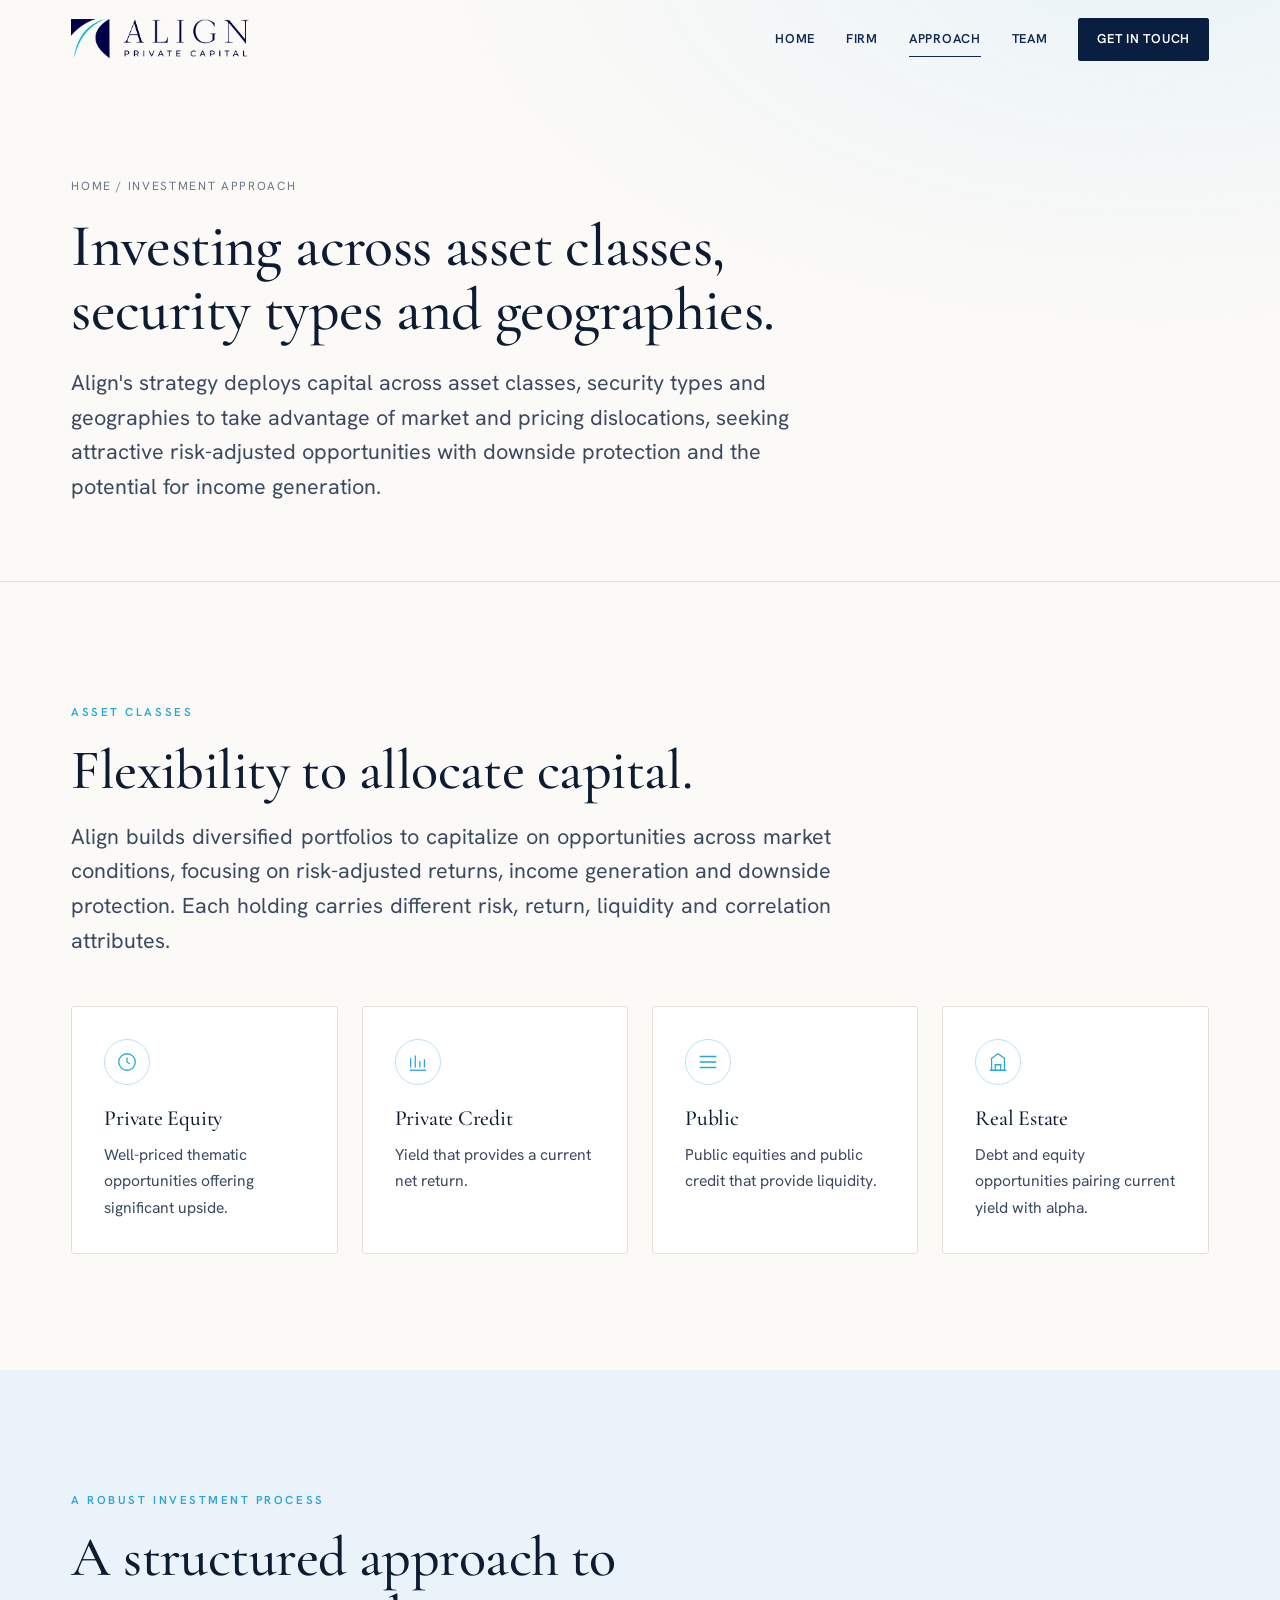
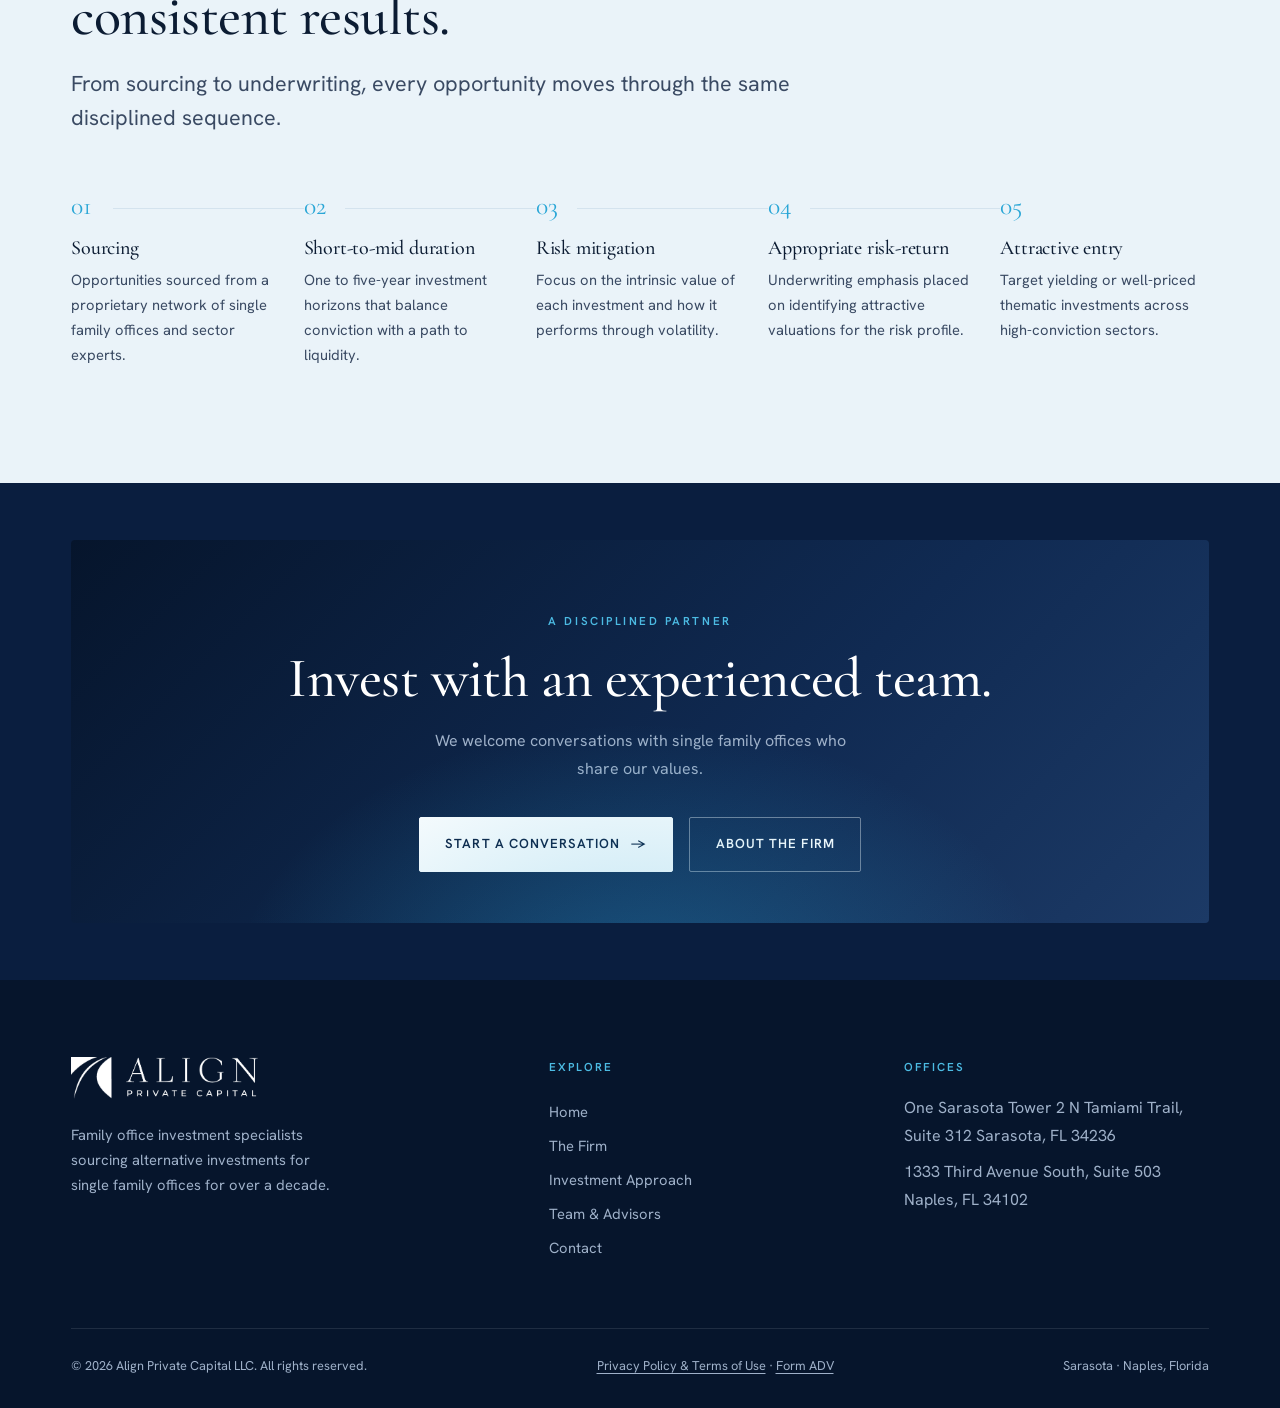
==== commit d512b644: "Initial commit Static marketing website for Align Private Capital.  History squashed prior to making" ====
--- a/approach.html
+++ b/approach.html
@@ -12,6 +12,10 @@
   <link rel="preconnect" href="https://fonts.gstatic.com" crossorigin />
   <link href="https://fonts.googleapis.com/css2?family=Cormorant+Garamond:ital,wght@0,400;0,500;0,600;1,400;1,500&family=Hanken+Grotesk:wght@400;500;600;700&display=swap" rel="stylesheet" />
   <link rel="stylesheet" href="assets/css/styles.css" />
+  <script>
+    window.va = window.va || function () { (window.vaq = window.vaq || []).push(arguments); };
+  </script>
+  <script defer src="/_vercel/insights/script.js"></script>
 </head>
 <body>
 
@@ -47,31 +51,30 @@
       <div class="section-head" data-reveal>
         <p class="eyebrow">Asset classes</p>
         <h2 class="mt-1">Flexibility to allocate capital.</h2>
-        <p class="lede mt-1">Align builds diversified portfolios to capitalize on opportunities across market conditions, focusing on risk-adjusted returns, income generation and downside protection. Each holding carries different risk, return, liquidity and correlation attributes.</p>
+        <p class="lede mt-1 justify">Align builds diversified portfolios to capitalize on opportunities across market conditions, focusing on risk-adjusted returns, income generation and downside protection. Each holding carries different risk, return, liquidity and correlation attributes.</p>
       </div>
       <div class="assets mt-3">
-        <article class="asset" style="--grad:#2aa6d6" data-reveal>
-          <span class="tag">Yield + Equity</span>
-          <h3>Real Estate</h3>
-          <p>Private credit and public equity opportunities that combine current yield with potential upside.</p>
-        </article>
-        <article class="asset" style="--grad:#1c3a66" data-reveal data-reveal-delay="1">
-          <span class="tag">Thematic</span>
-          <h3>Private</h3>
-          <p>Well-priced thematic opportunities in private equity that provide significant upside potential.</p>
-        </article>
-        <article class="asset" style="--grad:#4cbbe3" data-reveal data-reveal-delay="2">
-          <span class="tag">Income</span>
-          <h3>Credit</h3>
-          <p>Yielding investments that provide a current net return to limited partners.</p>
-        </article>
-        <article class="asset" style="--grad:#102a52" data-reveal data-reveal-delay="3">
-          <span class="tag">Liquidity</span>
-          <h3>Public</h3>
-          <p>Public securities or soon-to-be-public investments that provide portfolio liquidity.</p>
-        </article>
+        <div class="card" data-reveal>
+          <div class="card__icon">
+            <svg viewBox="0 0 24 24" fill="none" stroke="currentColor" stroke-width="1.4"><path d="M3 12a9 9 0 1 0 18 0 9 9 0 0 0-18 0Z"/><path d="M12 7v5l3 2"/></svg></div>
+          <h3>Private Equity</h3><p>Well-priced thematic opportunities offering significant upside.</p>
+        </div>
+        <div class="card" data-reveal data-reveal-delay="1">
+          <div class="card__icon">
+            <svg viewBox="0 0 24 24" fill="none" stroke="currentColor" stroke-width="1.4"><path d="M4 18V8M9 18V5M14 18v-7M19 18V9"/><path d="M3 21h18"/></svg></div>
+          <h3>Private Credit</h3><p>Yield that provides a current net return.</p>
+        </div>
+        <div class="card" data-reveal data-reveal-delay="2">
+          <div class="card__icon">
+            <svg viewBox="0 0 24 24" fill="none" stroke="currentColor" stroke-width="1.4"><path d="M3 6h18M3 12h18M3 18h18"/></svg></div>
+          <h3>Public</h3><p>Public equities and public credit that provide liquidity.</p>
+        </div>
+        <div class="card" data-reveal data-reveal-delay="3">
+          <div class="card__icon">
+            <svg viewBox="0 0 24 24" fill="none" stroke="currentColor" stroke-width="1.4"><path d="M3 21h18M5 21V8l7-5 7 5v13M9 21v-6h6v6"/></svg></div>
+          <h3>Real Estate</h3><p>Debt and equity opportunities pairing current yield with alpha.</p>
+        </div>
       </div>
-      <p class="field-note mt-2" data-reveal>Each holding has different risk, return, liquidity and correlation attributes. This approach seeks to achieve optimal performance with moderated volatility; as such, Align does not anticipate its funds being more than 80% equity or 45% private credit.</p>
     </div>
   </section>
 
@@ -108,43 +111,13 @@
     </div>
   </section>
 
-  <!-- ====================================================== INVESTMENTS -->
-  <section class="section">
-    <div class="wrap">
-      <div class="section-head" data-reveal>
-        <p class="eyebrow">Selected investments</p>
-        <h2 class="mt-1">A selected sample of investments.</h2>
-        <p class="lede mt-1">A representative selection of companies across the sectors and security types in which Align has invested.</p>
-      </div>
-      <div class="logo-grid mt-3" data-reveal>
-        <div class="logo-cell"><img src="assets/img/investments/robinhood.png" alt="Robinhood" loading="lazy" /></div>
-        <div class="logo-cell"><img src="assets/img/investments/palantir.png" alt="Palantir" loading="lazy" /></div>
-        <div class="logo-cell"><img src="assets/img/investments/shearwater.png" alt="Shearwater Aero Capital" loading="lazy" /></div>
-        <div class="logo-cell"><img src="assets/img/investments/hondajet.png" alt="HondaJet" loading="lazy" /></div>
-        <div class="logo-cell"><img src="assets/img/investments/atlas-air.png" alt="Atlas Air" loading="lazy" /></div>
-        <div class="logo-cell"><img src="assets/img/investments/alex-jet.png" alt="Alex Jet" loading="lazy" /></div>
-        <div class="logo-cell"><img src="assets/img/investments/kraken.png" alt="Kraken" loading="lazy" /></div>
-        <div class="logo-cell"><img src="assets/img/investments/ambac.png" alt="Ambac" loading="lazy" /></div>
-        <div class="logo-cell"><img src="assets/img/investments/phlow.png" alt="Phlow" loading="lazy" /></div>
-        <div class="logo-cell"><img src="assets/img/investments/edreams-odigeo.png" alt="eDreams ODIGEO" loading="lazy" /></div>
-        <div class="logo-cell"><img src="assets/img/investments/colony-grill.png" alt="Colony Grill" loading="lazy" /></div>
-        <div class="logo-cell"><img src="assets/img/investments/panther-national.png" alt="Panther National" loading="lazy" /></div>
-        <div class="logo-cell"><img src="assets/img/investments/truu.png" alt="TruU" loading="lazy" /></div>
-        <div class="logo-cell"><img src="assets/img/investments/aequi.png" alt="Aequi" loading="lazy" /></div>
-        <div class="logo-cell"><img src="assets/img/investments/savage-x-fenty.png" alt="Savage X Fenty" loading="lazy" /></div>
-        <div class="logo-cell"><img src="assets/img/investments/fifth-down-capital.png" alt="Fifth Down Capital" loading="lazy" /></div>
-      </div>
-      <p class="field-note mt-2" data-reveal>Logos are shown for identification purposes only and do not constitute a recommendation or an endorsement. The investments listed are illustrative, may not be currently held, and are not representative of all investments made.</p>
-    </div>
-  </section>
-
   <!-- ====================================================== CTA -->
   <section class="section section--navy">
     <div class="wrap">
       <div class="cta" data-reveal>
         <p class="eyebrow center" style="justify-content:center; color:var(--teal-400)">A disciplined partner</p>
         <h2 class="mt-1">Invest with an experienced team.</h2>
-        <p>We welcome conversations with single family offices, qualified purchasers and accredited investors seeking a differentiated approach to alternatives.</p>
+        <p>We welcome conversations with single family offices who share our values.</p>
         <div class="hero__cta">
           <a href="contact.html" class="btn btn--light">Start a conversation <span class="arrow">→</span></a>
           <a href="firm.html" class="btn btn--outline-light">About the firm</a>
@@ -159,7 +132,7 @@
       <div class="footer-top">
         <div class="footer-brand">
           <img src="assets/img/logo-lockup-white.png" alt="Align Private Capital" />
-          <p>A women-owned, SEC registered investment advisor making direct investments for and alongside single family offices.</p>
+          <p>Family office investment specialists sourcing alternative investments for single family offices for over a decade.</p>
         </div>
         <div class="footer-col">
           <h5>Explore</h5>
@@ -181,17 +154,12 @@
       </div>
       <div class="footer-bottom">
         <p>&copy; <span id="year">2025</span> Align Private Capital LLC. All rights reserved.</p>
+        <p><a href="assets/APC-Privacy-and-Terms-of-Use.pdf" target="_blank" rel="noopener">Privacy Policy &amp; Terms of Use</a> &middot; <a href="https://adviserinfo.sec.gov/firm/summary/304506" target="_blank" rel="noopener">Form ADV</a></p>
         <p>Sarasota &middot; Naples, Florida</p>
       </div>
     </div>
   </footer>
 
-  <aside class="disclaimer">
-    <div class="wrap">
-      <p>This website is for informational purposes only and does not constitute an offer to sell or a solicitation of an offer to buy any security or financial instrument, nor investment advice. Any such offering would be made solely to qualified purchasers and accredited investors pursuant to definitive offering documents. All investments involve risk, including the possible loss of principal. Past performance is not indicative of future results, and any forward-looking statements are subject to risks and uncertainties. Nothing herein should be construed as legal, business or tax advice. Align Private Capital LLC is an SEC registered investment advisor; registration does not imply a certain level of skill or training.</p>
-    </div>
-  </aside>
-
   <script src="assets/js/main.js"></script>
 </body>
 </html>
--- a/assets/css/styles.css
+++ b/assets/css/styles.css
@@ -84,13 +84,7 @@
   align-items: center;
   gap: .7rem;
 }
-.eyebrow::before {
-  content: "";
-  width: 28px; height: 1px;
-  background: currentColor;
-  display: inline-block;
-}
-.eyebrow.center::before { display: none; }
+.eyebrow::before { display: none; }
 
 .lede { font-size: clamp(1.1rem, .9rem + .7vw, 1.35rem); line-height: 1.6; color: var(--ink-soft); }
 .measure { max-width: 62ch; }
@@ -99,6 +93,7 @@
 /* ---------------------------------------------------------------- Layout */
 .wrap { width: 100%; max-width: var(--maxw); margin-inline: auto; padding-inline: var(--gutter); }
 .section { padding-block: var(--sec-y); position: relative; }
+.section--tight { padding-block: clamp(1.25rem, 2.5vw, 2rem); }
 .section--mist { background: var(--mist); }
 .section--paper2 { background: var(--paper-2); }
 .section--navy { background: var(--navy-800); color: var(--on-navy); }
@@ -119,6 +114,7 @@
 .section-head h2 { margin-top: 1rem; }
 .section-head .lede { margin-top: 1.25rem; }
 .center { text-align: center; }
+.justify { text-align: justify; text-justify: inter-word; }
 .center.section-head { margin-inline: auto; }
 .center .eyebrow { justify-content: center; }
 
@@ -215,6 +211,13 @@
   .nav a, .site-header .nav a { color: var(--on-navy) !important; font-size: 1rem; }
   .nav .btn { color:#fff !important; margin-top: .5rem; }
   body.nav-open { overflow: hidden; }
+  /* While the menu is open, drop the header's backdrop-filter: it would
+     otherwise become the containing block for the fixed menu and clip it
+     to the header bar when scrolled. Keeps the slide-in full-height. */
+  body.nav-open .site-header,
+  body.nav-open .site-header.solid {
+    backdrop-filter: none; -webkit-backdrop-filter: none;
+  }
   .nav-toggle.open span:nth-child(1){ transform: translateY(7px) rotate(45deg); background:#fff; }
   .nav-toggle.open span:nth-child(2){ opacity: 0; }
   .nav-toggle.open span:nth-child(3){ transform: translateY(-7px) rotate(-45deg); background:#fff; }
@@ -233,19 +236,33 @@
 .hero__water {
   position: absolute; left: 0; right: 0; bottom: -2px; width: 100%;
   pointer-events: none; z-index: 1;
-  -webkit-mask-image: linear-gradient(180deg, transparent, #000 22%);
-          mask-image: linear-gradient(180deg, transparent, #000 22%);
+  -webkit-mask-image: linear-gradient(180deg, transparent 0%, transparent 14%, #000 48%);
+          mask-image: linear-gradient(180deg, transparent 0%, transparent 14%, #000 48%);
 }
 .hero__water img { width: 100%; height: auto; object-fit: cover; }
-.hero .wrap { position: relative; z-index: 2; }
+/* Barely-there lift behind the text so it stays legible where the wave
+   rises into it on wide/short viewports; imperceptible where it doesn't. */
+.hero::after {
+  content: ""; position: absolute; inset: 0; z-index: 2; pointer-events: none;
+  background: radial-gradient(125% 88% at 21% 46%,
+    rgba(242,246,249,0.85) 0%,
+    rgba(242,246,249,0.52) 30%,
+    rgba(242,246,249,0) 56%);
+}
+@media (max-width: 720px){
+  .hero::after { background: radial-gradient(150% 70% at 50% 39%,
+    rgba(242,246,249,0.88) 0%, rgba(242,246,249,0.55) 32%, rgba(242,246,249,0) 64%); }
+}
+.hero .wrap { position: relative; z-index: 3; }
 .hero__eyebrow { margin-bottom: 1.6rem; }
 .hero h1 { max-width: 20ch; font-size: clamp(2.1rem, 1.2rem + 3.6vw, 4.7rem); overflow-wrap: break-word; }
 @media (max-width: 600px){ .hero h1 br { display: none; } .hero h1 { max-width: 16ch; } }
 .hero h1 .accent { font-style: italic; color: var(--navy-600); }
+.hero__subtitle { margin-top: 1.2rem; white-space: nowrap; font-family: var(--serif); font-style: italic; font-weight: 500; font-size: clamp(0.85rem, 0.3rem + 2vw, 1.9rem); line-height: 1.2; color: var(--teal-500); }
 .hero__sub { margin-top: 1.8rem; max-width: 52ch; font-size: clamp(1.1rem, .95rem + .6vw, 1.35rem); color: var(--ink-soft); }
 .hero__cta { margin-top: 2.6rem; display: flex; flex-wrap: wrap; gap: 1rem; }
 .hero__meta {
-  position: absolute; z-index: 2; bottom: clamp(1.5rem,4vh,2.5rem); right: var(--gutter);
+  position: absolute; z-index: 3; bottom: clamp(1.5rem,4vh,2.5rem); right: var(--gutter);
   display: flex; gap: 2.5rem; text-align: right;
 }
 @media (max-width: 880px){ .hero__meta { display: none; } }
@@ -360,8 +377,8 @@
 .pstep p { font-size: .92rem; color: var(--ink-soft); }
 
 /* ------------------------------------------------------------- Team grid */
-.team-grid { display: grid; grid-template-columns: repeat(3,1fr); gap: clamp(1.8rem,3vw,3rem) clamp(1.5rem,2.5vw,2.5rem); }
-@media (max-width: 900px){ .team-grid { grid-template-columns: repeat(2,1fr); } }
+.team-grid { display: grid; grid-template-columns: repeat(4,1fr); gap: clamp(1.8rem,3vw,3rem) clamp(1.5rem,2.5vw,2.5rem); }
+@media (max-width: 1000px){ .team-grid { grid-template-columns: repeat(2,1fr); } }
 @media (max-width: 560px){ .team-grid { grid-template-columns: 1fr; max-width: 360px; margin-inline:auto; } }
 .member { text-align: center; }
 .member__photo {
@@ -416,63 +433,6 @@
   display: inline-flex; align-items: center; gap: .6rem; width: 100%; justify-content: center;
 }
 .world-map .key-dot { width: 8px; height: 8px; border-radius: 50%; background: var(--teal-500); display: inline-block; box-shadow: 0 0 0 4px rgba(42,166,214,.18); }
-
-/* ----------------------------------------------------------- Fund cards */
-.funds { display: grid; grid-template-columns: repeat(3,1fr); gap: clamp(1.25rem,2.5vw,1.75rem); }
-@media (max-width: 860px){ .funds { grid-template-columns: 1fr; max-width: 560px; } }
-.fund {
-  position: relative; background: #fff; border: 1px solid var(--line);
-  border-radius: 3px; padding: clamp(1.9rem,2.8vw,2.6rem);
-  overflow: hidden;
-  transition: transform .45s var(--ease), box-shadow .45s var(--ease), border-color .45s var(--ease);
-}
-.fund::before {
-  content:""; position: absolute; left: 0; top: 0; right: 0; height: 3px;
-  background: linear-gradient(90deg, var(--teal-500), var(--teal-200));
-  transform: scaleX(0); transform-origin: left; transition: transform .55s var(--ease);
-}
-.fund:hover { transform: translateY(-4px); box-shadow: var(--shadow-md); border-color: var(--mist-2); }
-.fund:hover::before { transform: scaleX(1); }
-.fund__year {
-  font-family: var(--serif); font-weight: 500;
-  font-size: clamp(2.7rem, 4vw, 3.6rem); line-height: 1; color: var(--navy-800);
-  letter-spacing: .01em;
-}
-.fund__rule { width: 40px; height: 2px; background: var(--teal-500); margin: 1.15rem 0 1.3rem; }
-.fund h3 { font-size: 1.6rem; margin-bottom: .65rem; }
-.fund p { font-size: .96rem; color: var(--ink-soft); margin: 0; }
-
-/* --------------------------------------------------- Investment logos */
-.logo-grid {
-  display: grid;
-  grid-template-columns: repeat(4, 1fr);
-  gap: 1px;
-  background: var(--line);
-  border: 1px solid var(--line);
-  border-radius: 3px;
-  overflow: hidden;
-}
-@media (max-width: 860px){ .logo-grid { grid-template-columns: repeat(3,1fr); } }
-@media (max-width: 560px){ .logo-grid { grid-template-columns: repeat(2,1fr); } }
-.logo-cell {
-  background: #fff;
-  display: grid;
-  place-items: center;
-  padding: clamp(1.4rem, 3vw, 2.4rem) 1.5rem;
-  min-height: 128px;
-  transition: background .4s var(--ease);
-}
-.logo-cell:hover { background: var(--paper); }
-.logo-cell img {
-  max-width: min(170px, 100%);
-  max-height: 52px;
-  width: auto; height: auto;
-  object-fit: contain;
-  opacity: .62;
-  filter: grayscale(1);
-  transition: opacity .45s var(--ease), filter .45s var(--ease);
-}
-.logo-cell:hover img { opacity: 1; filter: grayscale(0); }
 
 /* ------------------------------------------------------------- Quote band */
 .quote { text-align: center; max-width: 900px; margin-inline: auto; }
@@ -538,9 +498,9 @@
 .footer-col a:hover { color: #fff; }
 .footer-bottom { margin-top: clamp(2.5rem,5vw,4rem); padding-top: 1.6rem; border-top: 1px solid rgba(255,255,255,.1); display:flex; flex-wrap:wrap; gap:1rem; justify-content: space-between; align-items:center; }
 .footer-bottom p { font-size: .8rem; color: var(--on-navy-mute); }
+.footer-bottom a { color: var(--on-navy-mute); text-decoration: underline; text-underline-offset: 3px; transition: color .3s; }
+.footer-bottom a:hover { color: #fff; }
 .footer-bottom .legal { max-width: 70ch; font-size: .76rem; line-height: 1.6; color: #61718c; }
-.disclaimer { background: var(--navy-900); color: #5a6a84; font-size: .74rem; line-height: 1.7; padding-block: 2rem; border-top: 1px solid rgba(255,255,255,.08); }
-.disclaimer .wrap { max-width: 1000px; }
 
 /* --------------------------------------------------------- Reveal anim */
 [data-reveal] { opacity: 0; transform: translateY(22px); transition: opacity .9s var(--ease), transform .9s var(--ease); }
